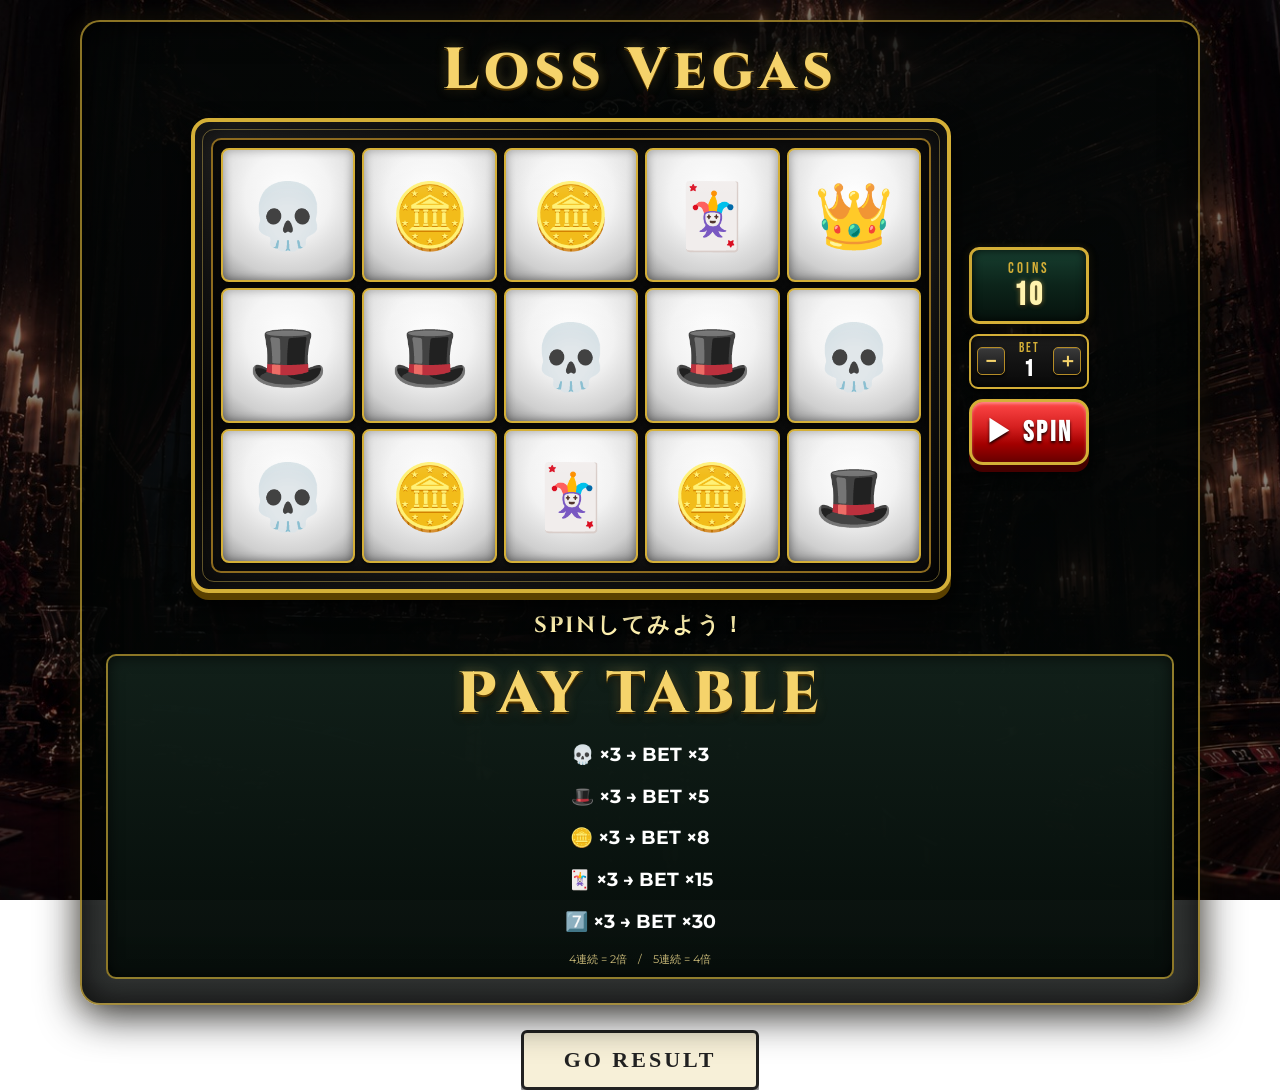
==== index.html @ 221e31b8 "Add files via upload" ====
<!DOCTYPE html>
<html lang="ja">


<head>
    <meta charset="UTF-8">

    <meta name="viewport"
          content="width=device-width, initial-scale=1.0">

    <title>Festival Slot</title>

    <link rel="stylesheet" href="style.css">
    <link rel="preconnect" href="https://fonts.googleapis.com">
    <link rel="preconnect" href="https://fonts.gstatic.com" crossorigin>
    <link href="https://fonts.googleapis.com/css2?family=Bebas+Neue&family=Cinzel:wght@600;700;800&family=Montserrat:wght@500;600;700;800&display=swap" rel="stylesheet">
</head>

<body>

    <main class="game">

        <!-- =========================
             タイトル
        ========================== -->
        <h1>Loss Vegas</h1>


        <!-- =========================
             スロット ＋ 右側コントロール
        ========================== -->
        <section class="slotArea">

            <!-- スロット本体 -->
            <div class="slotMachine">

                <div class="reels">

                    <!-- 1列目 -->
                    <div class="reelColumn">
                        <div class="reel" id="reel1-1">💀</div>
                        <div class="reel" id="reel1-2">🎩</div>
                        <div class="reel" id="reel1-3">💀</div>
                    </div>

                    <!-- 2列目 -->
                    <div class="reelColumn">
                        <div class="reel" id="reel2-1">🪙</div>
                        <div class="reel" id="reel2-2">🎩</div>
                        <div class="reel" id="reel2-3">🪙</div>
                    </div>

                    <!-- 3列目 -->
                    <div class="reelColumn">
                        <div class="reel" id="reel3-1">🪙</div>
                        <div class="reel" id="reel3-2">💀</div>
                        <div class="reel" id="reel3-3">🃏</div>
                    </div>

                    <!-- 4列目 -->
                    <div class="reelColumn">
                        <div class="reel" id="reel4-1">🃏</div>
                        <div class="reel" id="reel4-2">🎩</div>
                        <div class="reel" id="reel4-3">🪙</div>
                    </div>

                    <!-- 5列目 -->
                    <div class="reelColumn">
                        <div class="reel" id="reel5-1">👑</div>
                        <div class="reel" id="reel5-2">💀</div>
                        <div class="reel" id="reel5-3">🎩</div>
                    </div>

                </div>


                <!-- 当たりライン表示 -->
                <svg
                    id="paylineLayer"
                    class="paylineLayer">
                </svg>

            </div>


            <!-- =========================
                 右側コントロール
            ========================== -->
            <div class="sideControl">


                <!-- COINS -->
                <div class="sideCoins">

                    <span>COINS</span>

                    <!-- JSが使うCOINS -->
                    <strong id="coins">50</strong>

                </div>


                <!-- BET -->
                <section class="betControls">

                    <button
                        id="betMinus"
                        type="button">
                        −
                    </button>


                    <div>

                        BET

                        <!-- 画面に表示するBET -->
                        <strong id="betControlValue">
                            3
                        </strong>

                        <!--
                            JS用のBET
                            画面には表示しない
                        -->
                        <span
                            id="bet"
                            style="display: none;">
                            3
                        </span>

                    </div>


                    <button
                        id="betPlus"
                        type="button">
                        ＋
                    </button>

                </section>


                <!-- SPIN -->
                <button
                    id="spinButton"
                    type="button">
                    ▶ SPIN
                </button>

            </div>

        </section>


        <!-- =========================
             結果表示
        ========================== -->
        <div
            id="result"
            class="result">
            SPINしてみよう！
        </div>


        <!-- =========================
             PAY TABLE
        ========================== -->
        <section class="payout">

            <h1>PAY TABLE</h1>

            <h3>💀 ×3 → BET ×3</h3>

            <h3>🎩 ×3 → BET ×5</h3>

            <h3>🪙 ×3 → BET ×8</h3>

            <h3>🃏 ×3 → BET ×15</h3>

            <h3>7️⃣ ×3 → BET ×30</h3>

            <small>
                4連続 = 2倍　/　5連続 = 4倍
            </small>

        </section>

    </main>


    <!-- =========================
         JavaScript
    ========================== -->
    <script src="script.js"></script>
<div class="result-area">
    <button id="go-result-button" onclick="goToResult()">
        GO RESULT
    </button>
</div>

</body>

</html>
---- style.css ----
/* =========================================================
   FESTIVAL SLOT
   Luxury Casino Style
   ========================================================= */


/* =========================================================
   Google Fonts
   ========================================================= */

@import url('https://fonts.googleapis.com/css2?family=Bebas+Neue&family=Cinzel:wght@600;700;800&family=Montserrat:wght@500;600;700;800&display=swap');


/* =========================================================
   RESET
   ========================================================= */

* {
    box-sizing: border-box;
}

html,
body {
    margin: 0;
    padding: 0;
    width: 100%;
    min-height: 100%;
}


/* =========================================================
   BODY
   ========================================================= */

body {
    min-height: 100vh;

    /* あなたが送ってくれた背景画像 */
    background-image:
        linear-gradient(
            rgba(0, 0, 0, 0.42),
            rgba(0, 0, 0, 0.55)
        ),
        url("bg.jpg");

    background-size: cover;
    background-position: center center;
    background-repeat: no-repeat;
    background-attachment: fixed;

    color: white;

    font-family: "Montserrat", Arial, sans-serif;

    overflow-x: hidden;
}


/* =========================================================
   GAME CONTAINER
   ========================================================= */

.game {
    position: relative;
    z-index: 1;

    width: min(1120px, 94vw);

    margin: 20px auto;
    padding: 20px 24px 24px;

    text-align: center;

    background:
        linear-gradient(
            rgba(5, 8, 7, 0.72),
            rgba(2, 5, 4, 0.82)
        );

    border: 2px solid rgba(212, 175, 55, 0.65);

    border-radius: 20px;

    box-shadow:
        0 10px 40px rgba(0, 0, 0, 0.85),
        inset 0 0 35px rgba(0, 0, 0, 0.8),
        0 0 25px rgba(212, 175, 55, 0.12);
}


/* =========================================================
   TITLE
   ========================================================= */

.game h1 {
    margin: 0 0 18px;

    font-family: "Cinzel", Georgia, serif;

    font-size: clamp(32px, 5vw, 58px);

    font-weight: 800;

    letter-spacing: 5px;

    color: #f5d36b;

    text-shadow:
        0 2px 0 #5c3b00,
        0 4px 8px rgba(0, 0, 0, 0.95),
        0 0 12px rgba(245, 211, 107, 0.35);

    line-height: 1;
}


/* =========================================================
   SLOT AREA
   ========================================================= */

.slotArea {
    width: 100%;

    display: flex;

    justify-content: center;
    align-items: center;

    gap: 18px;
}


/* =========================================================
   SLOT MACHINE
   ========================================================= */

.slotMachine {
    position: relative;

    width: min(760px, 78vw);

    padding: 16px;

    background:
        linear-gradient(
            145deg,
            #252525 0%,
            #090909 30%,
            #1a1a1a 65%,
            #050505 100%
        );

    border: 4px solid #d4af37;

    border-radius: 18px;

    box-shadow:
        0 7px 0 #5a4000,
        0 12px 25px rgba(0, 0, 0, 0.9),
        inset 0 0 15px rgba(255, 255, 255, 0.06),
        inset 0 0 35px rgba(0, 0, 0, 0.95);
}


/* =========================================================
   GOLD INNER FRAME
   ========================================================= */

.slotMachine::before {
    content: "";

    position: absolute;

    inset: 7px;

    border: 1px solid rgba(255, 220, 100, 0.35);

    border-radius: 12px;

    pointer-events: none;

    z-index: 5;
}


/* =========================================================
   REELS AREA
   ========================================================= */

.reels {
    position: relative;

    display: grid;

    grid-template-columns:
        repeat(5, 1fr);

    gap: 7px;

    width: 100%;

    padding: 8px;

    background:
        linear-gradient(
            180deg,
            #111 0%,
            #050505 50%,
            #151515 100%
        );

    border: 2px solid #8d6b1f;

    border-radius: 10px;

    box-shadow:
        inset 0 0 20px rgba(0, 0, 0, 0.95);
}


/* =========================================================
   REEL COLUMN
   ========================================================= */

.reelColumn {
    display: flex;

    flex-direction: column;

    gap: 6px;

    min-width: 0;
}


/* =========================================================
   INDIVIDUAL REEL
   ========================================================= */

.reel {
    position: relative;

    display: flex;

    justify-content: center;
    align-items: center;

    width: 100%;

    aspect-ratio: 1 / 1;

    min-height: 0;

    background:
        radial-gradient(
            circle at 50% 35%,
            #ffffff 0%,
            #f2f2f2 40%,
            #cfcfcf 75%,
            #929292 100%
        );

    border: 2px solid #d4af37;

    border-radius: 8px;

    color: #111;

    font-size: clamp(32px, 5vw, 65px);

    line-height: 1;

    text-align: center;

    overflow: hidden;

    box-shadow:
        inset 0 0 10px rgba(0, 0, 0, 0.45),
        0 2px 5px rgba(0, 0, 0, 0.8);
}


/* =========================================================
   REEL HIGHLIGHT
   ========================================================= */

.reel::after {
    content: "";

    position: absolute;

    top: 0;
    left: 0;

    width: 100%;
    height: 35%;

    background:
        linear-gradient(
            rgba(255, 255, 255, 0.3),
            rgba(255, 255, 255, 0)
        );

    pointer-events: none;
}


/* =========================================================
   PAYLINE SVG
   ========================================================= */

.paylineLayer {
    position: absolute;

    inset: 0;

    width: 100%;
    height: 100%;

    pointer-events: none;

    z-index: 10;

    overflow: visible;
}


/* =========================================================
   PAYLINE STYLE
   ========================================================= */

.paylineLayer polyline {
    fill: none;

    stroke: #ffd700;

    stroke-width: 5;

    stroke-linecap: round;
    stroke-linejoin: round;

    filter:
        drop-shadow(0 0 4px #fff)
        drop-shadow(0 0 8px #ffd700);

    animation: paylineFlash 0.7s ease-in-out infinite alternate;
}


@keyframes paylineFlash {
    from {
        opacity: 0.65;
    }

    to {
        opacity: 1;
    }
}


/* =========================================================
   SIDE CONTROL
   ========================================================= */

.sideControl {
    display: flex;

    flex-direction: column;

    justify-content: center;
    align-items: center;

    gap: 10px;

    flex-shrink: 0;
}


/* =========================================================
   COINS BOX
   ========================================================= */

.sideCoins {
    width: 120px;

    padding: 9px 8px;

    background:
        linear-gradient(
            180deg,
            #173e2f 0%,
            #0c241a 50%,
            #06120d 100%
        );

    border: 3px solid #d4af37;

    border-radius: 10px;

    box-shadow:
        0 4px 8px rgba(0, 0, 0, 0.7),
        inset 0 0 10px rgba(0, 0, 0, 0.8),
        0 0 8px rgba(212, 175, 55, 0.15);

    text-align: center;
}


.sideCoins span {
    display: block;

    font-family: "Bebas Neue", sans-serif;

    color: #d4af37;

    font-size: 15px;

    letter-spacing: 3px;
}


.sideCoins strong {
    display: block;

    margin-top: 2px;

    font-family: "Bebas Neue", sans-serif;

    color: #fff3ae;

    font-size: 32px;

    line-height: 1;

    letter-spacing: 2px;

    text-shadow:
        0 0 5px rgba(255, 215, 100, 0.5),
        0 2px 3px rgba(0, 0, 0, 0.9);
}


/* =========================================================
   BET CONTROL
   ========================================================= */

.betControls {
    width: 120px;

    padding: 6px;

    display: flex;

    justify-content: space-between;
    align-items: center;

    background:
        linear-gradient(
            180deg,
            #1d1d1d,
            #090909
        );

    border: 2px solid #d4af37;

    border-radius: 9px;

    box-shadow:
        inset 0 0 8px rgba(0, 0, 0, 0.9),
        0 3px 7px rgba(0, 0, 0, 0.7);
}


.betControls div {
    color: #d4af37;

    font-family: "Bebas Neue", sans-serif;

    font-size: 13px;

    letter-spacing: 2px;

    line-height: 1;

    text-align: center;
}


.betControls strong {
    display: block;

    margin-top: 3px;

    color: white;

    font-family: "Bebas Neue", sans-serif;

    font-size: 23px;

    letter-spacing: 1px;
}


/* =========================================================
   BET + / -
   ========================================================= */

.betControls button {
    width: 28px;
    height: 28px;

    padding: 0;

    border: 1px solid #b58c27;

    border-radius: 5px;

    background:
        linear-gradient(
            180deg,
            #3a3a3a,
            #151515
        );

    color: #f5d36b;

    font-size: 19px;

    font-weight: bold;

    cursor: pointer;

    box-shadow:
        0 2px 3px rgba(0, 0, 0, 0.7),
        inset 0 1px rgba(255, 255, 255, 0.12);

    transition:
        transform 0.08s,
        background 0.1s;
}


.betControls button:hover {
    background:
        linear-gradient(
            180deg,
            #555,
            #222
        );
}


.betControls button:active {
    transform: translateY(2px);
}


/* =========================================================
   SPIN BUTTON
   ========================================================= */

#spinButton {
    position: relative;

    width: 120px;
    height: 66px;

    border: 3px solid #d4af37;

    border-radius: 14px;

    background:
        linear-gradient(
            180deg,
            #ff4747 0%,
            #d51f1f 42%,
            #a30000 70%,
            #680000 100%
        );

    color: white;

    font-family: "Bebas Neue", sans-serif;

    font-size: 28px;

    font-weight: bold;

    letter-spacing: 3px;

    text-shadow:
        0 2px 3px rgba(0, 0, 0, 0.9);

    cursor: pointer;

    box-shadow:
        0 7px 0 #450000,
        0 10px 13px rgba(0, 0, 0, 0.8),
        inset 0 2px 3px rgba(255, 255, 255, 0.35);

    transition:
        transform 0.08s,
        box-shadow 0.08s,
        filter 0.15s;
}


#spinButton:hover {
    filter: brightness(1.12);

    box-shadow:
        0 7px 0 #450000,
        0 12px 18px rgba(0, 0, 0, 0.85),
        0 0 15px rgba(255, 50, 50, 0.35),
        inset 0 2px 3px rgba(255, 255, 255, 0.4);
}


#spinButton:active {
    transform: translateY(6px);

    box-shadow:
        0 1px 0 #450000,
        0 4px 6px rgba(0, 0, 0, 0.8),
        inset 0 2px 4px rgba(0, 0, 0, 0.3);
}


#spinButton:disabled {
    opacity: 0.45;

    cursor: not-allowed;

    filter: grayscale(0.5);

    transform: none;
}


/* =========================================================
   RESULT
   ========================================================= */

.result {
    min-height: 38px;

    margin: 13px 0 10px;

    display: flex;

    justify-content: center;
    align-items: center;

    color: #fff2b0;

    font-family: "Cinzel", Georgia, serif;

    font-size: clamp(15px, 2vw, 22px);

    font-weight: 700;

    letter-spacing: 2px;

    text-shadow:
        0 2px 5px rgba(0, 0, 0, 0.9);
}


/* =========================================================
   COIN JUMP
   ========================================================= */

.coin-jump {
    animation: coinJump 0.5s ease;
}


@keyframes coinJump {
    0% {
        transform: scale(1);
    }

    35% {
        transform: scale(1.35);
    }

    60% {
        transform: scale(0.95);
    }

    100% {
        transform: scale(1);
    }
}


/* =========================================================
   GAME CLEAR
   ========================================================= */

.gameClear {
    color: #ffd700;

    font-family: "Cinzel", Georgia, serif;

    font-size: clamp(24px, 4vw, 42px);

    font-weight: 800;

    letter-spacing: 3px;

    text-shadow:
        0 0 5px white,
        0 0 12px #ffd700,
        0 0 25px #ff9800;

    animation:
        clearFlash 0.8s infinite alternate;
}


@keyframes clearFlash {
    from {
        transform: scale(1);
    }

    to {
        transform: scale(1.06);
    }
}


/* =========================================================
   PAY TABLE
   ========================================================= */

.payout {
    width: 100%;

    margin-top: 8px;

    padding: 10px 14px;

    background:
        linear-gradient(
            180deg,
            rgba(19, 35, 28, 0.9),
            rgba(5, 12, 9, 0.95)
        );

    border: 2px solid rgba(212, 175, 55, 0.65);

    border-radius: 10px;

    box-shadow:
        inset 0 0 15px rgba(0, 0, 0, 0.7);
}


.payout h2 {
    margin: 0 0 6px;

    color: #d4af37;

    font-family: "Cinzel", Georgia, serif;

    font-size: 18px;

    font-weight: 800;

    letter-spacing: 3px;

    text-shadow:
        0 2px 4px rgba(0, 0, 0, 0.9);
}


.payout p {
    display: inline-block;

    margin: 2px 8px;

    color: #eee;

    font-family: "Montserrat", sans-serif;

    font-size: 13px;

    font-weight: 600;
}


.payout small {
    display: block;

    margin-top: 4px;

    color: #c9b978;

    font-family: "Montserrat", sans-serif;

    font-size: 11px;
}


/* =========================================================
   MOBILE LANDSCAPE
   ========================================================= */

@media (max-width: 700px) and (orientation: landscape) {

    body {
        height: 100vh;

        min-height: 100vh;

        overflow: hidden;

        background-attachment: scroll;
    }


    .game {
        width: 100%;
        height: 100vh;

        margin: 0;

        padding: 5px 8px;

        display: flex;

        flex-direction: column;

        justify-content: center;
        align-items: center;

        border: none;

        border-radius: 0;

        background:
            rgba(0, 0, 0, 0.45);
    }


    .game h1 {
        font-size: 22px;

        letter-spacing: 3px;

        margin: 0 0 5px;
    }


    .slotArea {
        gap: 7px;

        width: 100%;
    }


    .slotMachine {
        width: min(79vw, 470px);

        padding: 8px;

        border-width: 3px;

        border-radius: 12px;
    }


    .reels {
        gap: 4px;

        padding: 4px;
    }


    .reelColumn {
        gap: 4px;
    }


    .reel {
        font-size: clamp(24px, 7vw, 42px);

        border-width: 1px;

        border-radius: 5px;
    }


    .sideControl {
        gap: 5px;
    }


    .sideCoins {
        width: 82px;

        padding: 4px;

        border-width: 2px;
    }


    .sideCoins span {
        font-size: 9px;

        letter-spacing: 2px;
    }


    .sideCoins strong {
        font-size: 20px;
    }


    .betControls {
        width: 82px;

        padding: 3px;

        border-width: 1px;
    }


    .betControls button {
        width: 21px;
        height: 21px;

        font-size: 14px;
    }


    .betControls div {
        font-size: 8px;

        letter-spacing: 1px;
    }


    .betControls strong {
        font-size: 16px;
    }


    #spinButton {
        width: 82px;
        height: 47px;

        border-width: 2px;

        border-radius: 9px;

        font-size: 18px;

        letter-spacing: 2px;

        box-shadow:
            0 4px 0 #450000,
            0 6px 8px rgba(0, 0, 0, 0.75);
    }


    #spinButton:active {
        transform: translateY(4px);

        box-shadow:
            0 1px 0 #450000,
            0 3px 5px rgba(0, 0, 0, 0.7);
    }


    .result {
        min-height: 24px;

        margin: 3px 0;

        font-size: 12px;

        letter-spacing: 1px;
    }


    .payout {
        margin-top: 2px;

        padding: 4px 7px;

        border-width: 1px;
    }


    .payout h2 {
        font-size: 11px;

        letter-spacing: 2px;

        margin: 0 0 2px;
    }


    .payout p {
        margin: 0 4px;

        font-size: 8px;
    }


    .payout small {
        margin-top: 2px;

        font-size: 7px;
    }
}


/* =========================================================
   PORTRAIT MODE
   ========================================================= */

@media (max-width: 700px) and (orientation: portrait) {

    body {
        min-height: 100vh;

        overflow: hidden;
    }


    .game {
        display: none;
    }


    body::before {
        content:
            "📱\A\A"
            "スマートフォンを横向きにしてください"
            "\A\A"
            "↻  LANDSCAPE MODE";

        white-space: pre;

        position: fixed;

        inset: 0;

        display: flex;

        justify-content: center;
        align-items: center;

        padding: 30px;

        background:
            radial-gradient(
                ellipse at center,
                #35150f 0%,
                #100807 55%,
                #020202 100%
            );

        color: #f5d36b;

        font-family: "Cinzel", Georgia, serif;

        font-size: 21px;

        font-weight: 700;

        line-height: 1.8;

        letter-spacing: 1px;

        text-align: center;

        text-shadow:
            0 2px 5px rgba(0, 0, 0, 0.9),
            0 0 12px rgba(245, 211, 107, 0.3);

        z-index: 9999;
    }
}


/* =========================================================
   VERY SMALL LANDSCAPE
   ========================================================= */

@media (max-height: 430px) and (orientation: landscape) {

    .game h1 {
        font-size: 18px;

        margin-bottom: 3px;
    }


    .slotMachine {
        padding: 6px;
    }


    .result {
        min-height: 18px;

        margin: 1px 0;

        font-size: 10px;
    }


    .payout {
        padding: 2px 5px;
    }


    .payout h2 {
        font-size: 9px;
    }


    .payout p {
        font-size: 7px;
    }


    .payout small {
        font-size: 6px;
    }
}
/* =========================================================
   REEL SPINNING EFFECT
   ========================================================= */

.reel.spinning {
    animation: reelSpin 0.12s linear infinite;

    filter: blur(2px);

    transform: translateY(0);
}


@keyframes reelSpin {

    0% {
        transform: translateY(-12px);
        filter: blur(3px);
    }

    25% {
        transform: translateY(8px);
        filter: blur(4px);
    }

    50% {
        transform: translateY(-8px);
        filter: blur(3px);
    }

    75% {
        transform: translateY(10px);
        filter: blur(4px);
    }

    100% {
        transform: translateY(-12px);
        filter: blur(3px);
    }
}
/* =========================================================
   WINNING PAYLINE
   ========================================================= */

.paylineLayer {
    position: absolute;

    top: 0;
    left: 0;

    width: 100%;
    height: 100%;

    pointer-events: none;

    z-index: 100;

    overflow: visible;
}


.paylineLayer .payline {
    fill: none;

    stroke: #ffd700;

    stroke-width: 6;

    stroke-linecap: round;

    stroke-linejoin: round;

    opacity: 1;

    filter:
        drop-shadow(0 0 3px #ffffff)
        drop-shadow(0 0 7px #ffd700)
        drop-shadow(0 0 14px rgba(255, 180, 0, 0.8));

    animation:
        paylineGlow 0.55s ease-in-out infinite alternate;
}


@keyframes paylineGlow {

    from {
        opacity: 0.65;
        stroke-width: 5;
    }

    to {
        opacity: 1;
        stroke-width: 8;
    }
}
/* =========================
   当たりライン
========================= */

.slotMachine {
    position: relative;
}

.paylineLayer {
    position: absolute;
    top: 0;
    left: 0;

    width: 100%;
    height: 100%;

    z-index: 9999;
    pointer-events: none;

    overflow: visible;
}
/* =========================
   滑らかな当たりライン
========================= */

.slotMachine {
    position: relative;
}

.paylineLayer {
    position: absolute;
    inset: 0;
    width: 100%;
    height: 100%;

    z-index: 9999;
    pointer-events: none;
    overflow: visible;
}

.paylineLayer .payline {
    fill: none !important;

    stroke: #ffd700 !important;
    stroke-width: 7 !important;

    stroke-linecap: round;
    stroke-linejoin: round;

    visibility: visible !important;

    filter:
        drop-shadow(0 0 3px #fff)
        drop-shadow(0 0 7px #ffd700)
        drop-shadow(0 0 15px #ff9800);

    /*
       JSが設定する値を無効化
    */
    stroke-dasharray: none !important;
    stroke-dashoffset: 0 !important;

    /*
       滑らかに表示
    */
    opacity: 0;

    animation:
        paylineAppear 0.45s cubic-bezier(0.22, 1, 0.36, 1)
        forwards;
}

@keyframes paylineAppear {
    0% {
        opacity: 0;
        transform: scale(0.96);
        transform-origin: center;
        filter:
            drop-shadow(0 0 0 transparent);
    }

    60% {
        opacity: 1;
        transform: scale(1.01);
    }

    100% {
        opacity: 1;
        transform: scale(1);
        filter:
            drop-shadow(0 0 3px #fff)
            drop-shadow(0 0 7px #ffd700)
            drop-shadow(0 0 15px #ff9800);
    }
}

@keyframes paylineAppear {
    0% {
        opacity: 0;
    }

    30% {
        opacity: 0.4;
    }

    60% {
        opacity: 1;
    }

    100% {
        opacity: 0.9;
    }
}
/* =========================
   横向きスマホ専用
   ========================= */

@media (orientation: landscape) and (max-width: 900px) {

    .game {
        width: 100vw;
        height: 100vh;
        padding: 10px;
    }

    .slotArea {
        width: 100%;
        height: auto;
    }

    .slotMachine {
        width: 75vw;
        max-width: none;
    }

    .reel {
        font-size: 7vw;
    }

    .sideControl {
        width: 20vw;
    }

    #spinButton {
        min-height: 60px;
        font-size: 20px;
    }

    .result {
        font-size: 30px;
        min-height: 45px;
    }
}
.result-area {
  display: flex;
  justify-content: center;
  margin-top: 25px;
}

#go-result-button {
  padding: 14px 40px;

  background: #f7f0d8;
  color: #222;

  border: 3px solid #222;
  border-radius: 6px;

  font-family: Georgia, "Times New Roman", serif;
  font-size: 22px;
  font-weight: bold;

  letter-spacing: 3px;

  cursor: pointer;

  box-shadow: 0 4px 0 #888;

  transition: 0.15s;
}

#go-result-button:hover {
  transform: translateY(-2px);
}

#go-result-button:active {
  transform: translateY(2px);
  box-shadow: 0 2px 0 #888;
}
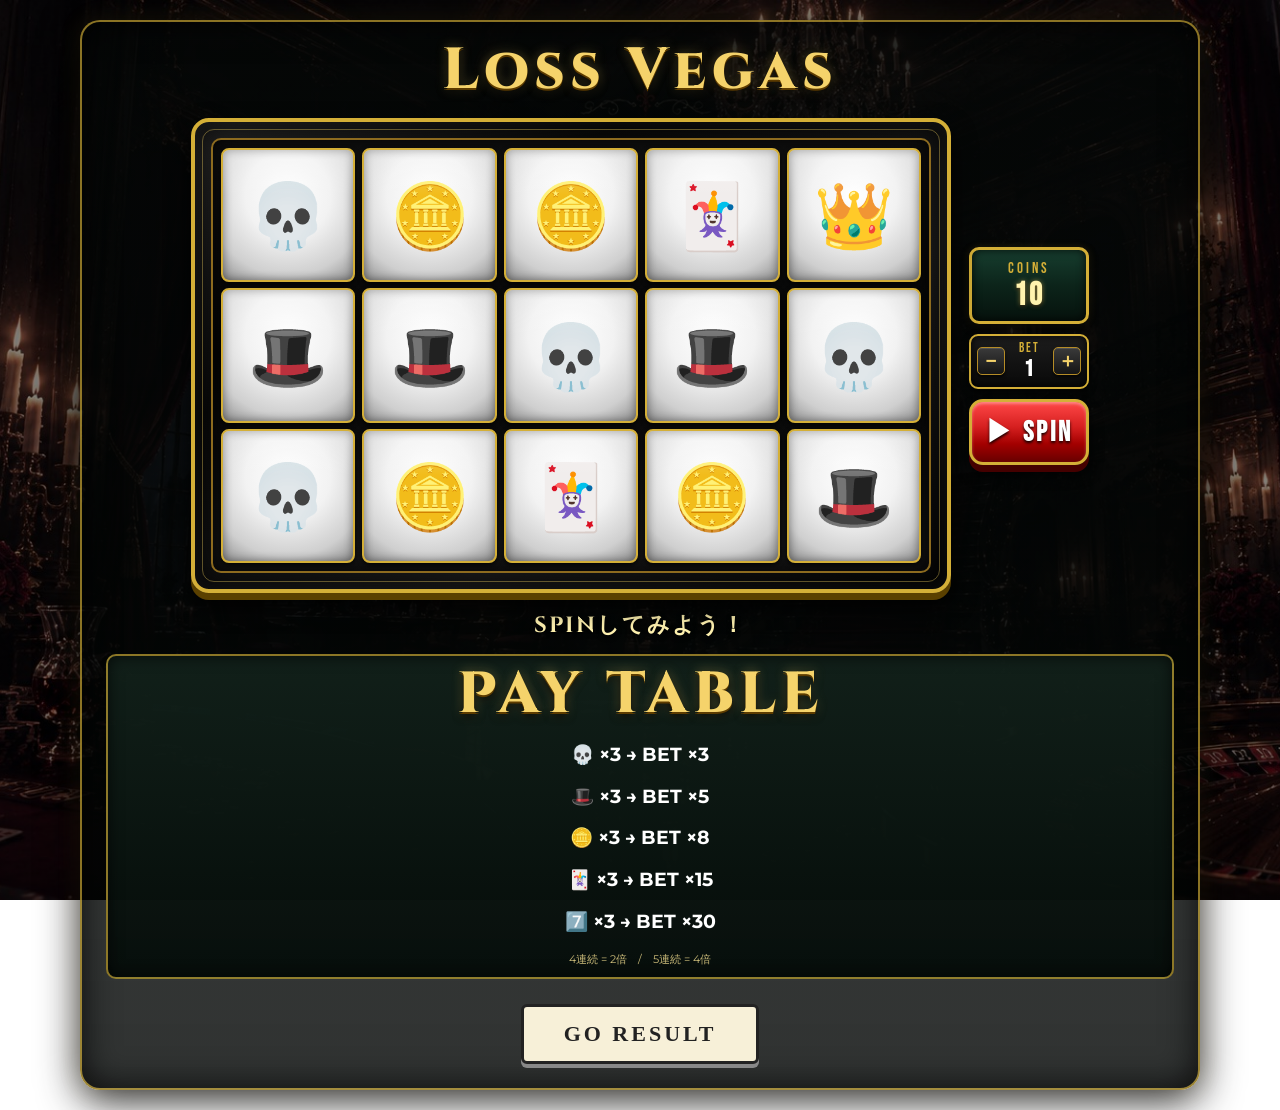
==== commit 2472cbe1: "Add files via upload" ====
--- a/index.html
+++ b/index.html
@@ -186,19 +186,22 @@
 
         </section>
 
-    </main>
+    
 
 
     <!-- =========================
          JavaScript
     ========================== -->
-    <script src="script.js"></script>
-<div class="result-area">
-    <button id="go-result-button" onclick="goToResult()">
-        GO RESULT
-    </button>
-</div>
-
+        <script src="script.js"></script>
+
+
+
+        <div class="result-area">
+            <button id="go-result-button" onclick="goToResult()">
+                GO RESULT
+            </button>
+        </div>
+    </main>
 </body>
 
 </html>
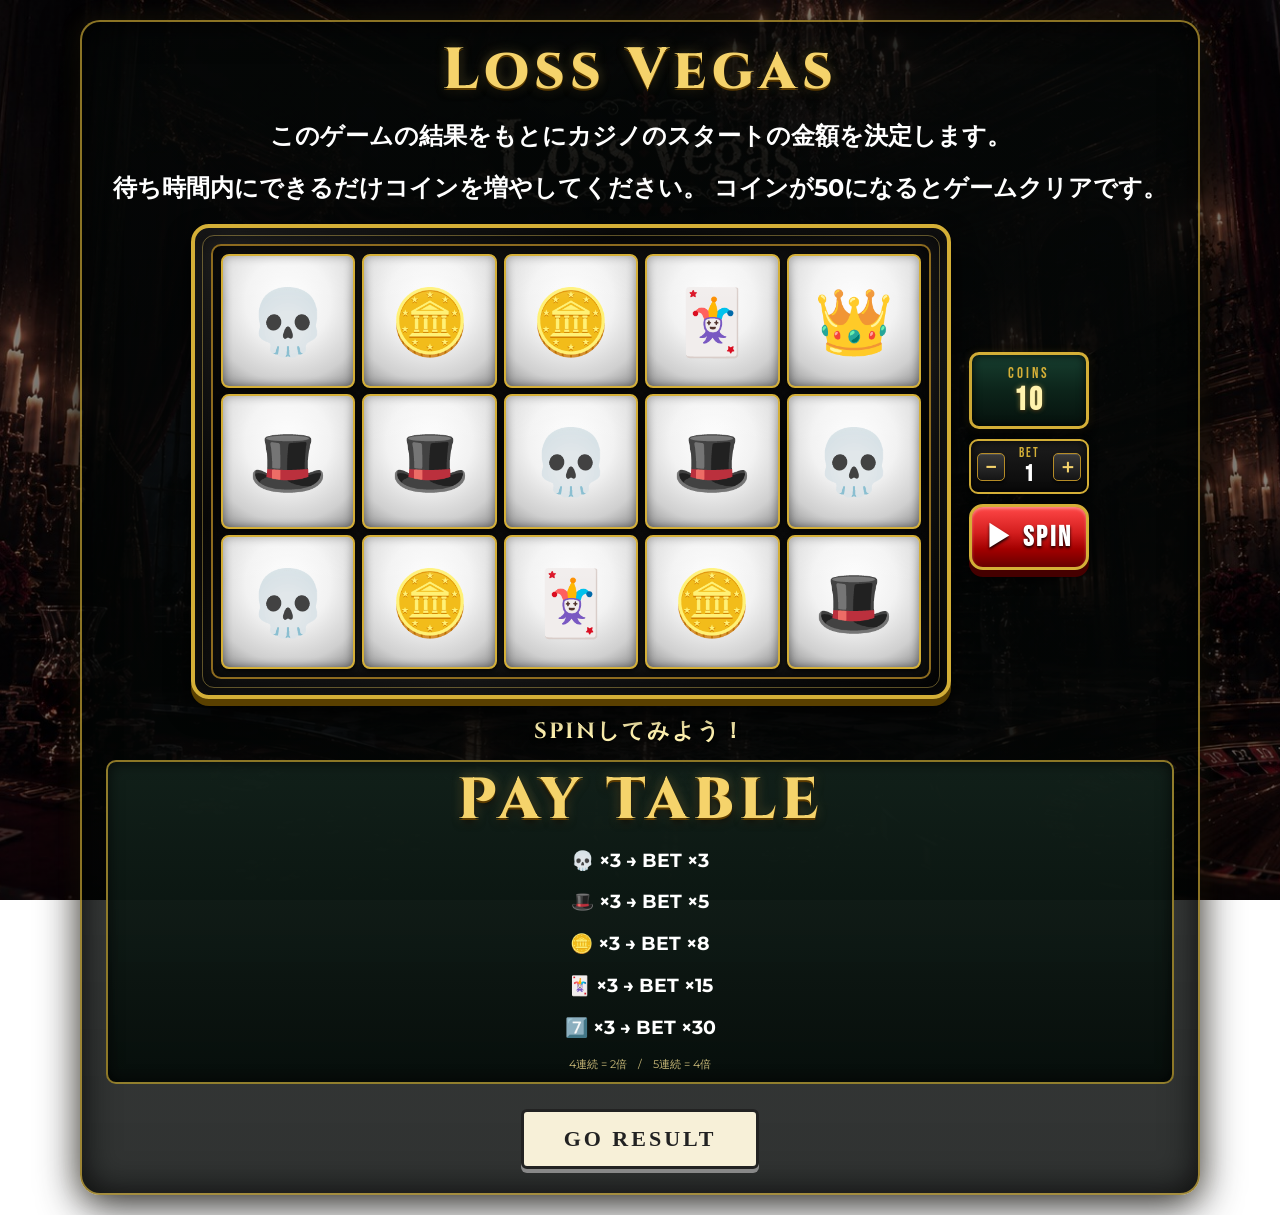
==== commit 85ad4731: "Add files via upload" ====
--- a/index.html
+++ b/index.html
@@ -8,7 +8,7 @@
     <meta name="viewport"
           content="width=device-width, initial-scale=1.0">
 
-    <title>Festival Slot</title>
+    <title>Loss Vegas</title>
 
     <link rel="stylesheet" href="style.css">
     <link rel="preconnect" href="https://fonts.googleapis.com">
@@ -23,8 +23,13 @@
         <!-- =========================
              タイトル
         ========================== -->
-        <h1>Loss Vegas</h1>
-
+        <h1>
+        Loss Vegas
+        </h1>
+        <h2>このゲームの結果をもとにカジノのスタートの金額を決定します。</h2>
+        <h2>待ち時間内にできるだけコインを増やしてください。
+            コインが50になるとゲームクリアです。
+        </h2>
 
         <!-- =========================
              スロット ＋ 右側コントロール
@@ -201,6 +206,27 @@
                 GO RESULT
             </button>
         </div>
+
+        <!-- Final Confirmation Modal -->
+        <div id="confirm-modal" class="confirm-modal">
+            <div class="confirm-box">
+                <div class="confirm-title">FINAL CONFIRMATION</div>
+
+                <div class="confirm-label">FINAL AMOUNT</div>
+                <div class="confirm-amount">
+                    $<span id="confirm-amount">0</span>
+                </div>
+
+                <div class="confirm-message">
+                    Are you sure you want to continue?
+                </div>
+
+                <div class="confirm-buttons">
+                    <button id="cancel-button">CANCEL</button>
+                    <button id="confirm-button">CONFIRM</button>
+                </div>
+            </div>
+        </div>
     </main>
 </body>
 
--- a/style.css
+++ b/style.css
@@ -1349,7 +1349,7 @@
 @media (orientation: landscape) and (max-width: 900px) {
 
     .game {
-        width: 100vw;
+        width: 200vw;
         height: 100vh;
         padding: 10px;
     }
@@ -1417,4 +1417,129 @@
 #go-result-button:active {
   transform: translateY(2px);
   box-shadow: 0 2px 0 #888;
+}
+
+/* =========================
+   FINAL CONFIRMATION
+========================= */
+
+.confirm-modal {
+    position: fixed;
+    inset: 0;
+    display: none;
+    justify-content: center;
+    align-items: center;
+
+    background: rgba(0, 0, 0, 0.75);
+    z-index: 9999;
+}
+
+.confirm-modal.show {
+    display: flex;
+}
+
+.confirm-box {
+    width: min(85vw, 520px);
+    padding: 28px 30px;
+
+    background: #000000;
+    border: 4px solid #222;
+    border-radius: 8px;
+
+    text-align: center;
+
+    box-shadow:
+        0 10px 30px rgba(0, 0, 0, 0.6);
+}
+
+.confirm-title {
+    font-family: "Cinzel", Georgia, serif;
+    font-size: 26px;
+    font-weight: 800;
+    letter-spacing: 3px;
+
+    margin-bottom: 18px;
+}
+
+.confirm-label {
+    font-family: "Cinzel", Georgia, serif;
+    font-size: 14px;
+    letter-spacing: 2px;
+}
+
+.confirm-amount {
+    margin: 5px 0 18px;
+
+    font-family: "Cinzel", Georgia, serif;
+    font-size: 42px;
+    font-weight: 800;
+}
+
+.confirm-message {
+    font-size: 15px;
+    margin-bottom: 22px;
+}
+
+.confirm-buttons {
+    display: flex;
+    justify-content: center;
+    gap: 15px;
+}
+
+.confirm-buttons button {
+    min-width: 120px;
+    padding: 11px 18px;
+
+    font-family: "Cinzel", Georgia, serif;
+    font-size: 15px;
+    font-weight: 700;
+    letter-spacing: 1px;
+
+    border: 2px solid #222;
+    border-radius: 4px;
+
+    cursor: pointer;
+}
+
+#cancel-button {
+    background: #ddd;
+}
+
+#confirm-button {
+    background: #222;
+    color: #f7f0d8;
+}
+
+/* スマホ横画面 */
+@media (max-height: 500px) and (orientation: landscape) {
+
+    .confirm-box {
+        width: min(80vw, 480px);
+        padding: 16px 20px;
+    }
+
+    .confirm-title {
+        font-size: 20px;
+        margin-bottom: 8px;
+    }
+
+    .confirm-label {
+        font-size: 11px;
+    }
+
+    .confirm-amount {
+        font-size: 32px;
+        margin: 2px 0 8px;
+    }
+
+    .confirm-message {
+        font-size: 12px;
+        margin-bottom: 10px;
+    }
+
+    .confirm-buttons button {
+        padding: 7px 15px;
+        min-width: 100px;
+        font-size: 12px;
+    }
 }
